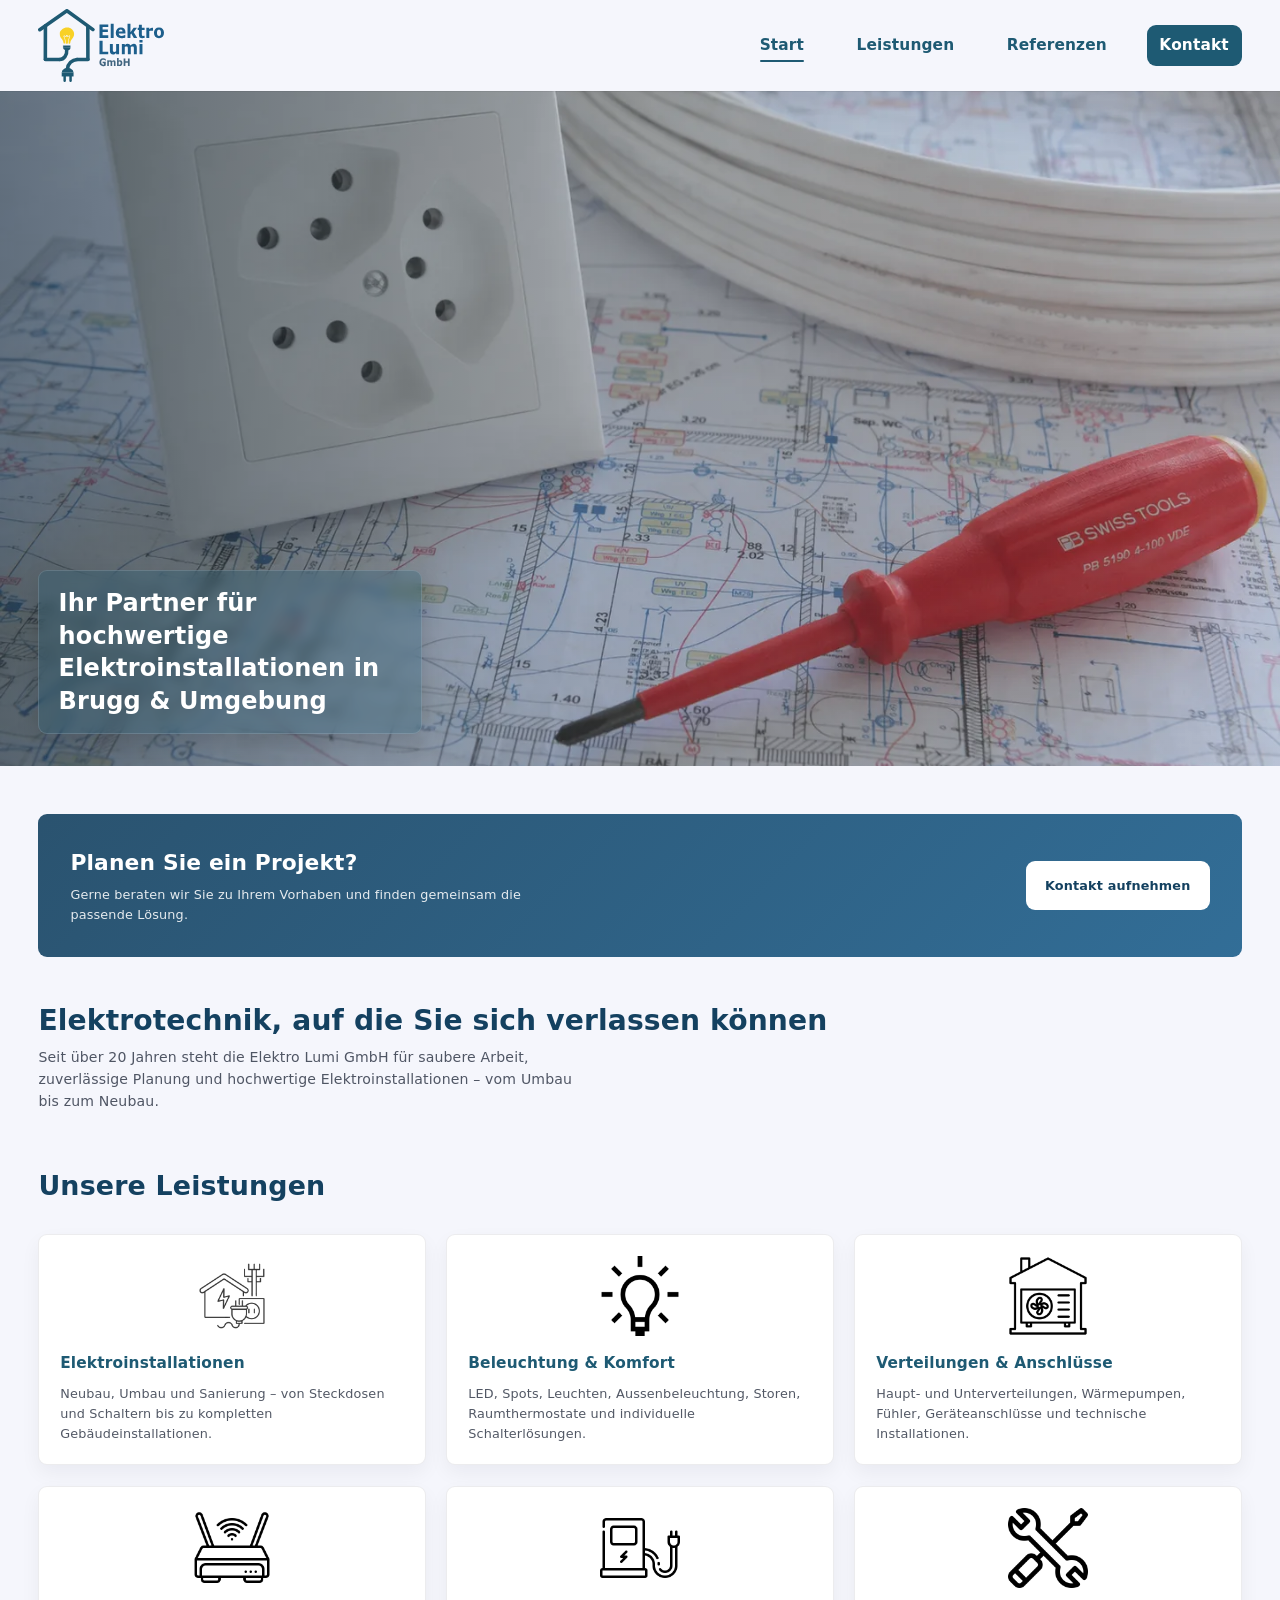
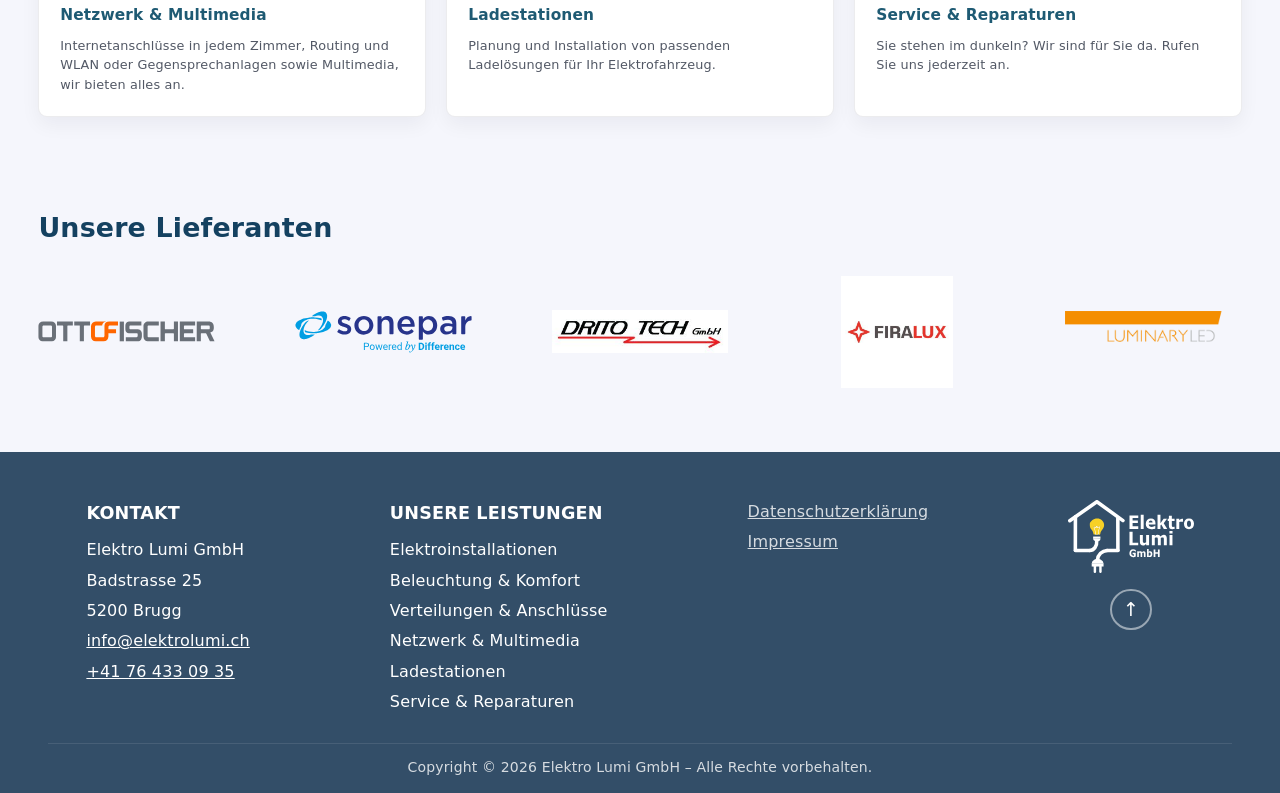
==== site/index.html @ 051a928f "refactor: move website files into site/ for Cloudflare Pages output" ====
<!doctype html>
<html lang="de">
  <head>
    <meta charset="UTF-8" />
    <meta name="viewport" content="width=device-width, initial-scale=1.0" />
    <title>Elektro Lumi GmbH – Elektroinstallationen in Brugg, Aargau</title>
    <meta
      name="description"
      content="Elektro Lumi GmbH – Ihr Elektriker in Brugg (Aargau). Elektroinstallationen für Neubau, Umbau und Sanierung: Beleuchtung, Verteilungen, Netzwerk, Ladestationen und Service in Brugg und Umgebung."
    />
    <link rel="canonical" href="https://www.elektrolumi.ch/" />
    <meta name="theme-color" content="#1e5a73" />
    <meta property="og:type" content="website" />
    <meta property="og:site_name" content="Elektro Lumi GmbH" />
    <meta property="og:locale" content="de_CH" />
    <meta
      property="og:title"
      content="Elektro Lumi GmbH – Elektroinstallationen in Brugg, Aargau"
    />
    <meta
      property="og:description"
      content="Elektroinstallationen für Neubau, Umbau und Sanierung in Brugg und Umgebung – Beleuchtung, Verteilungen, Netzwerk, Ladestationen und Service."
    />
    <meta property="og:url" content="https://www.elektrolumi.ch/" />
    <meta
      property="og:image"
      content="https://www.elektrolumi.ch/assets/images-web/hero-img1-1448.jpg"
    />
    <meta name="twitter:card" content="summary_large_image" />
    <link rel="icon" href="assets/icons/favicon.svg" type="image/svg+xml" />
    <link rel="apple-touch-icon" href="assets/icons/apple-touch-icon.png" />
    <link rel="stylesheet" href="css/style.css" />
    <script type="application/ld+json">
      {
        "@context": "https://schema.org",
        "@type": "Electrician",
        "@id": "https://www.elektrolumi.ch/#business",
        "name": "Elektro Lumi GmbH",
        "url": "https://www.elektrolumi.ch/",
        "image": "https://www.elektrolumi.ch/assets/images-web/hero-img1-1448.jpg",
        "telephone": "+41764330935",
        "email": "info@elektrolumi.ch",
        "founder": "Hashim Cikaqi",
        "vatID": "CHE-113.204.558",
        "address": {
          "@type": "PostalAddress",
          "streetAddress": "Badstrasse 25",
          "postalCode": "5200",
          "addressLocality": "Brugg",
          "addressRegion": "Aargau",
          "addressCountry": "CH"
        },
        "areaServed": "Brugg und Umgebung, Kanton Aargau",
        "description": "Elektro Lumi GmbH aus Brugg (Aargau) – Elektroinstallationen für Neubau, Umbau und Sanierung, Beleuchtung, Verteilungen, Netzwerk & Multimedia, Ladestationen sowie Service und Reparaturen."
      }
    </script>

    <script type="application/ld+json">
      {
        "@context": "https://schema.org",
        "@type": "WebSite",
        "name": "Elektro Lumi GmbH",
        "alternateName": "Elektro Lumi",
        "url": "https://www.elektrolumi.ch/"
      }
    </script>
  </head>

  <body>
    <header id="main-header">
      <div class="off-screen-menu" id="off-screen-menu">
        <ul class="nav-links">
          <li>
            <a href="index.html" class="nav-item active" aria-current="page"
              >Start</a
            >
          </li>
          <li><a href="leistungen.html" class="nav-item">Leistungen</a></li>
          <li><a href="referenzen.html" class="nav-item">Referenzen</a></li>
          <li><a href="kontakt.html" class="nav-item nav-cta">Kontakt</a></li>
        </ul>
      </div>

      <nav class="navbar" aria-label="Hauptnavigation">
        <div class="navbar-inner wrap">
          <a href="index.html" class="logo">
            <img src="assets/icons/logo.svg" alt="Elektro Lumi Logo" />
          </a>
          <ul class="nav-links">
            <li>
              <a href="index.html" class="nav-item active" aria-current="page"
                >Start</a
              >
            </li>
            <li><a href="leistungen.html" class="nav-item">Leistungen</a></li>
            <li><a href="referenzen.html" class="nav-item">Referenzen</a></li>
            <li><a href="kontakt.html" class="nav-item nav-cta">Kontakt</a></li>
          </ul>

          <button
            type="button"
            class="ham-menu"
            aria-expanded="false"
            aria-controls="off-screen-menu"
            aria-label="Menü öffnen"
          >
            <span aria-hidden="true"></span>
            <span aria-hidden="true"></span>
            <span aria-hidden="true"></span>
          </button>
        </div>
      </nav>
    </header>

    <main>
      <!-- hero section -->
      <section class="hero" aria-label="Startbereich">
        <img
          src="assets/images-web/hero-img1-800.webp"
          srcset="
            assets/images-web/hero-img1-400.webp   400w,
            assets/images-web/hero-img1-800.webp   800w,
            assets/images-web/hero-img1-1448.webp 1448w
          "
          sizes="100vw"
          alt="Bild eines Schraubenzieher, Elektroplan Steckdose und Kabel"
          class="hero-img"
          width="1448"
          height="1086"
          decoding="async"
          fetchpriority="high"
        />

        <!-- transparent box in hero section -->
        <div class="hero-inner wrap">
          <div class="hero-callout">
            <h1 class="hero-callout-title">
              Ihr Partner für hochwertige Elektroinstallationen in Brugg &
              Umgebung
            </h1>
          </div>
        </div>
      </section>

      <!-- contact me box -->
      <section class="cta" aria-label="Kontakt aufnehmen">
        <div class="wrap">
          <div class="cta-box">
            <div>
              <h2 class="cta-title">Planen Sie ein Projekt?</h2>
              <p class="cta-text">
                Gerne beraten wir Sie zu Ihrem Vorhaben und finden gemeinsam die
                passende Lösung.
              </p>
            </div>

            <a href="kontakt.html" class="cta-button">Kontakt aufnehmen</a>
          </div>
        </div>
      </section>

      <section class="intro" aria-label="Über Elektro Lumi">
        <div class="wrap">
          <h2 class="intro-title">
            Elektrotechnik, auf die Sie sich verlassen können
          </h2>
          <p class="intro-text">
            Seit über 20 Jahren steht die Elektro Lumi GmbH für saubere Arbeit,
            zuverlässige Planung und hochwertige Elektroinstallationen – vom
            Umbau bis zum Neubau.
          </p>
        </div>
      </section>

      <section class="services-preview" aria-label="Unsere Leistungen">
        <div class="wrap">
          <h2 class="section-title">Unsere Leistungen</h2>

          <div class="services-grid">
            <article class="service-card">
              <img
                src="assets/icons/elektro.png"
                alt="Icon von Elektroinstallationen"
                class="service-card-icon"
                width="64"
                height="64"
              />
              <h3>Elektroinstallationen</h3>
              <p>
                Neubau, Umbau und Sanierung – von Steckdosen und Schaltern bis
                zu kompletten Gebäudeinstallationen.
              </p>
            </article>

            <article class="service-card">
              <img
                src="assets/icons/licht.png"
                alt="Icon einer Glühbirne"
                class="service-card-icon"
                width="64"
                height="64"
              />
              <h3>Beleuchtung & Komfort</h3>
              <p>
                LED, Spots, Leuchten, Aussenbeleuchtung, Storen, Raumthermostate
                und individuelle Schalterlösungen.
              </p>
            </article>

            <article class="service-card">
              <img
                src="assets/icons/warmepumpe.png"
                alt="Icon einer Waermepumpe"
                class="service-card-icon"
                width="64"
                height="64"
              />
              <h3>Verteilungen & Anschlüsse</h3>
              <p>
                Haupt- und Unterverteilungen, Wärmepumpen, Fühler,
                Geräteanschlüsse und technische Installationen.
              </p>
            </article>

            <article class="service-card">
              <img
                src="assets/icons/internet.png"
                alt="Icon eines Modem mit Wifi"
                class="service-card-icon"
                width="64"
                height="64"
              />
              <h3>Netzwerk & Multimedia</h3>
              <p>
                Internetanschlüsse in jedem Zimmer, Routing und WLAN oder
                Gegensprechanlagen sowie Multimedia, wir bieten alles an.
              </p>
            </article>

            <article class="service-card">
              <img
                src="assets/icons/elektrotankstelle.png"
                alt="Icon einer Elektroladestation"
                class="service-card-icon"
                width="64"
                height="64"
              />
              <h3>Ladestationen</h3>
              <p>
                Planung und Installation von passenden Ladelösungen für Ihr
                Elektrofahrzeug.
              </p>
            </article>

            <article class="service-card">
              <img
                src="assets/icons/service.png"
                alt="Icon eines Schluessels und Schraubenzieher"
                class="service-card-icon"
                width="64"
                height="64"
              />
              <h3>Service & Reparaturen</h3>
              <p>
                Sie stehen im dunkeln? Wir sind für Sie da. Rufen Sie uns
                jederzeit an.
              </p>
            </article>
          </div>
        </div>
      </section>

      <section class="supplier" aria-label="Lieferanten">
        <div class="wrap">
          <h2 class="section-title">Unsere Lieferanten</h2>
          <div class="supplier-logo">
            <a
              href="https://www.ottofischer.ch/de/"
              target="_blank"
              rel="noopener noreferrer"
              aria-label="Otto Fischer – Webseite (öffnet in neuem Tab)"
            >
              <img src="assets/supplier-logos/ottofischer.svg" alt="" />
            </a>
            <a
              href="https://www.sonepar.ch/de"
              target="_blank"
              rel="noopener noreferrer"
              aria-label="Sonepar – Webseite (öffnet in neuem Tab)"
            >
              <img src="assets/supplier-logos/sonepar.svg" alt="" />
            </a>
            <a
              href="https://www.dritotech.ch/"
              target="_blank"
              rel="noopener noreferrer"
              aria-label="Drito Tech – Webseite (öffnet in neuem Tab)"
            >
              <img src="assets/supplier-logos/dritotech.jpg" alt="" />
            </a>
            <a
              href="https://www.firalux.ch/"
              target="_blank"
              rel="noopener noreferrer"
              aria-label="Firalux – Webseite (öffnet in neuem Tab)"
            >
              <img src="assets/supplier-logos/firalux.jpg" alt="" />
            </a>
            <a
              href="https://www.luminaryled.ch/"
              target="_blank"
              rel="noopener noreferrer"
              aria-label="LuminaryLED – Webseite (öffnet in neuem Tab)"
            >
              <img src="assets/supplier-logos/luminaryled.png" alt="" />
            </a>
          </div>
        </div>
      </section>
    </main>

    <footer class="footer">
      <div class="footer-inner wrap">
        <ul class="footer-list">
          <li class="footer-list-title">Kontakt</li>
          <li>Elektro Lumi GmbH</li>
          <li>Badstrasse 25</li>
          <li>5200 Brugg</li>
          <li><a href="mailto:info@elektrolumi.ch">info@elektrolumi.ch</a></li>
          <li><a href="tel:+41764330935">+41 76 433 09 35</a></li>
        </ul>

        <ul class="footer-list">
          <li class="footer-list-title">Unsere Leistungen</li>
          <li>Elektroinstallationen</li>
          <li>Beleuchtung &amp; Komfort</li>
          <li>Verteilungen &amp; Anschlüsse</li>
          <li>Netzwerk &amp; Multimedia</li>
          <li>Ladestationen</li>
          <li>Service &amp; Reparaturen</li>
        </ul>

        <ul class="footer-list data-impressum">
          <li><a href="datenschutz.html">Datenschutzerklärung</a></li>
          <li><a href="impressum.html">Impressum</a></li>
        </ul>

        <div class="footer-brand">
          <a href="index.html" class="logo">
            <img src="assets/icons/logo-footer3.svg" alt="Elektro Lumi Logo" />
          </a>
          <a
            href="#main-header"
            class="to-top"
            aria-label="Nach oben zum Seitenanfang"
          >
            <span aria-hidden="true">↑</span>
          </a>
        </div>
      </div>
      <p class="footer-copyright">
        Copyright © 2026 Elektro Lumi GmbH – Alle Rechte vorbehalten.
      </p>
    </footer>

    <!-- scripts -->
    <script src="js/ham-menu-loader.js"></script>
  </body>
</html>
---- site/css/style.css ----
:root {
  --primary: rgba(30, 90, 115, 1);
  --secondary: rgba(29, 95, 140, 1);
  --tertiary: rgba(20, 65, 96, 1);
  --background-color: #f5f6fc;
  --footer-background: #334e68;
  --radius: 9px;
}

* {
  box-sizing: border-box;
  margin: 0;
  padding: 0;
}

html {
  scroll-behavior: smooth;
}

body {
  font-family: "Kumbh Sans", system-ui, sans-serif;
  color: var(--primary);
  background: var(--background-color);
  line-height: 1.55;
  letter-spacing: 0.01em;
}

img {
  display: block;
}

a {
  color: inherit;
}

/* ==========================================================
   Wrapper: gleicher seitlicher Abstand überall
   ========================================================== */
.wrap {
  padding-inline: 3vw;
}

/* ==========================================================
   General Section Styling
   ========================================================== */
.section-title {
  font-size: 2.1vw;
  line-height: 1.15;
  color: var(--tertiary);
  margin-bottom: 2rem;
}

/* ==========================================================
   Service Section
   ========================================================== */
.services-preview {
  padding-block: 2rem 4rem;
}

.services-grid {
  display: grid;
  grid-template-columns: repeat(3, 1fr);
  gap: 1.3rem;
}

.service-card {
  background: #fff;
  border: 1px solid rgba(15, 23, 42, 0.08);
  border-radius: var(--radius);
  padding: 1.3rem;
  box-shadow: 0 0.5rem 1.2rem rgba(15, 23, 42, 0.05);
}

.service-card-icon {
  width: 5rem;
  height: 5rem;
  object-fit: contain;
  margin: 0 auto 1rem;
}

.service-card h3 {
  color: var(--primary);
  font-size: 1.2vw;
  margin-bottom: 0.5rem;
}

.service-card p {
  color: rgba(15, 23, 42, 0.72);
  font-size: 1vw;
}

/* ==========================================================
   Contact Section
   ========================================================== */
.cta {
  padding-top: 3rem;
  padding-bottom: 3rem;
}

.cta-box {
  background: linear-gradient(
    135deg,
    rgba(20, 65, 96, 0.9),
    rgba(29, 95, 140, 0.9)
  );
  color: #fff;
  border-radius: var(--radius);
  padding: 2rem;
  display: grid;
  grid-template-columns: 1fr auto;
  gap: 1rem;
  align-items: center;
}

.cta-title {
  font-size: 1.7vw;
  margin-bottom: 0.35rem;
}

.cta-text {
  color: rgba(255, 255, 255, 0.88);
  max-width: 60ch;
  font-size: 1vw;
}

.cta-button {
  display: inline-block;
  width: fit-content;
  background: #fff;
  color: var(--tertiary);
  text-decoration: none;
  font-weight: 700;
  font-size: 1vw;
  padding: 0.9rem 1.2rem;
  border-radius: var(--radius);
}

.cta-button:hover {
  opacity: 0.9;
}

/* ==========================================================
   Navbar
   ========================================================== */
.navbar {
  position: sticky;
  top: 0;
  z-index: 50;
  background: var(--background-color);
  box-shadow: 0 1px 0 rgba(0, 0, 0, 0.06);
}

.navbar-inner {
  display: flex;
  align-items: center;
  justify-content: space-between;
  padding-block: 1vh;
}

.logo img {
  height: 5.7vw;
  width: auto;
}

.nav-links {
  list-style: none;
  display: flex;
  align-items: center;
  gap: 2.1vw;
}

.nav-item {
  display: inline-block;
  text-decoration: none;
  color: var(--primary);
  font-weight: 650;
  font-size: 1.2vw;
  letter-spacing: 0.01em;
  padding: 0.55rem 0.8rem;
  border-radius: var(--radius);
  transition:
    background-color 0.2s ease,
    color 0.2s ease;
}

.nav-item:hover {
  background-color: var(--primary);
  color: #fff;
}

/* Current page: primary underline (white on hover / in the mobile menu). */
.nav-item.active {
  position: relative;
}

.nav-item.active::after {
  content: "";
  position: absolute;
  left: 0.8rem;
  right: 0.8rem;
  bottom: 0.25rem;
  height: 2px;
  border-radius: var(--radius);
  background: currentColor;
}

/* Kontakt call-to-action: filled button that stands out from the text links. */
.nav-item.nav-cta {
  background-color: var(--primary);
  color: #fff;
}

.nav-item.nav-cta:hover {
  background-color: var(--tertiary);
}

/* styling of hamburger menu in media query */
.ham-menu,
.off-screen-menu {
  display: none;
}

/* Reset the button defaults so only the three bars stay visible. */
.ham-menu {
  background: none;
  border: none;
  padding: 0;
  color: inherit;
  -webkit-tap-highlight-color: transparent;
}

.ham-menu:focus-visible {
  outline: 2px solid var(--primary);
  outline-offset: 3px;
  border-radius: var(--radius);
}

/* ==========================================================
   Footer
   ========================================================== */
.footer {
  background-color: var(--footer-background);
  color: #fff;
  padding: 3rem 3rem 1rem;
}

.footer-inner {
  display: flex;
  justify-content: space-between;
}

.footer-list {
  list-style: none;
  display: flex;
  flex-direction: column;
  gap: 0.35rem;
}

.footer-list-title {
  font-size: 1.1rem;
  font-weight: 700;
  text-transform: uppercase;
  margin-bottom: 0.35rem;
}

.data-impressum {
  color: #fff;
  opacity: 0.8;
}

.footer-copyright {
  margin: 1.75rem 0 0;
  padding-top: 0.85rem;
  border-top: 1px solid rgba(255, 255, 255, 0.12);
  color: #fff;
  opacity: 0.8;
  font-size: 0.875rem;
  line-height: 1.4;
  text-align: center;
}

/* Brand block: logo with a back-to-top arrow underneath. */
.footer-brand {
  display: flex;
  flex-direction: column;
  align-items: center;
  gap: 1rem;
}

.to-top {
  display: inline-flex;
  align-items: center;
  justify-content: center;
  width: 2.6rem;
  height: 2.6rem;
  border: 2px solid rgba(255, 255, 255, 0.5);
  border-radius: 50%;
  font-size: 1.2rem;
  line-height: 1;
  color: #fff;
  text-decoration: none;
  transition:
    background-color 0.2s ease,
    color 0.2s ease,
    border-color 0.2s ease,
    transform 0.2s ease;
}

.to-top:hover {
  background-color: #fff;
  color: var(--primary);
  border-color: #fff;
  transform: translateY(-2px);
}

/* ==========================================================
   Hero
   ========================================================== */
.hero {
  position: relative;
  height: 75vh;
  background: #0b1f2a;
  overflow: hidden;
}

.hero-img {
  position: absolute;
  inset: 0;
  width: 100%;
  height: 100%;
  object-fit: cover;
  z-index: 0;
}

.hero::before {
  content: "";
  position: absolute;
  inset: 0;
  z-index: 1;
  background: linear-gradient(
    90deg,
    rgba(11, 31, 42, 0.55) 0%,
    rgba(11, 31, 42, 0.22) 46%,
    rgba(11, 31, 42, 0.12) 100%
  );
}

.hero-inner {
  position: relative;
  z-index: 2;
  height: 100%;
  display: flex;
  align-items: flex-end;
  padding-bottom: 2rem;
}

.hero-callout {
  max-width: min(24rem, 92%);
  padding: 1rem 1.2rem;
  border-radius: var(--radius);
  border: 1px solid rgba(255, 255, 255, 0.14);
  background: rgba(30, 90, 115, 0.28);
  backdrop-filter: blur(6px);
  color: #fff;
  box-shadow: 0 0.6rem 1.4rem rgba(0, 0, 0, 0.14);
}

.hero-callout-title {
  font-size: 1.5rem;
  font-weight: 700;
  line-height: 1.35;
}

/* ==========================================================
   Intro - Section
   ========================================================== */
.intro {
  padding-bottom: 3vh;
}

.intro-title {
  font-size: 2.2vw;
  letter-spacing: 0.005em;
  line-height: 1.15;
  color: var(--tertiary);
  margin-bottom: 0.6rem;
}

.intro-text {
  font-size: 1.1vw;
  color: rgba(15, 23, 42, 0.72);
  max-width: 62ch;
}

/* ==========================================================
   Supplier - Section
   ========================================================== */
.supplier {
  padding-top: 2rem;
  padding-bottom: 4rem;
}

.supplier-logo {
  display: grid;
  grid-template-columns: repeat(5, 1fr);
  gap: 5rem;
  align-items: center;
}

.supplier-logo a {
  display: block;
  text-decoration: none;
}

.supplier-logo img {
  width: 100%;
  height: 7rem;
  object-fit: contain;
}

/* ==========================================================
   Phone (bis 480px)
   ========================================================== */
@media (max-width: 480px) {
  .wrap {
    padding-inline: 4.5vw;
  }

  .navbar .nav-links {
    display: none;
  }

  .navbar .logo img {
    height: 8vh;
    width: auto;
  }

  /*--- Hamburger Button ---*/
  .ham-menu {
    display: block;
    position: relative;
    height: 40px;
    width: 50px;
    margin-left: auto;
    cursor: pointer;
    z-index: 80;
  }

  .ham-menu span {
    position: absolute;
    top: 50%;
    left: 50%;
    height: 4px;
    width: 70%;
    background-color: var(--primary);
    border-radius: 25px;
    transform: translate(-50%, -50%);
    transition: 0.3s ease;
  }

  .ham-menu span:nth-child(1) {
    top: 25%;
  }

  .ham-menu span:nth-child(3) {
    top: 75%;
  }

  .ham-menu.active span:nth-child(1) {
    top: 50%;
    transform: translate(-50%, -50%) rotate(45deg);
  }

  .ham-menu.active span:nth-child(2) {
    opacity: 0;
  }

  .ham-menu.active span:nth-child(3) {
    top: 50%;
    transform: translate(-50%, -50%) rotate(-45deg);
  }

  /*--- Slide-In Panel ---*/
  .off-screen-menu {
    display: block;
    position: fixed;
    top: 4.3rem;
    right: 0;
    z-index: 60;
    width: min(85vw, 18rem);
    max-height: calc(100dvh - 5.2rem);
    padding: 1.2rem;
    /* Alpha on the background, not opacity — that would fade the text too. */
    background-color: var(--primary);
    background-color: color-mix(in srgb, var(--primary) 90%, transparent);
    border-radius: var(--radius) 0 0 var(--radius);
    box-shadow: 0 0.8rem 1.8rem rgba(0, 0, 0, 0.24);
    overflow-y: auto;
    /* Hidden when closed; visibility in the transition keeps the slide. */
    visibility: hidden;
    transform: translateX(110%);
    transition:
      transform 0.3s ease,
      visibility 0.3s ease;
  }

  .off-screen-menu.active {
    visibility: visible;
    transform: translateX(0);
  }

  .off-screen-menu .nav-links {
    flex-direction: column;
    gap: 1rem;
  }

  .off-screen-menu .nav-item {
    color: #fff;
    font-size: 2vh;
  }

  /* Invert the CTA inside the dark mobile menu so it still pops. */
  .off-screen-menu .nav-item.nav-cta {
    background-color: #fff;
    color: var(--primary);
  }

  .footer-inner {
    display: flex;
    flex-direction: column;
    gap: 3rem;
  }

  .footer .logo img {
    height: 8vh;
    width: auto;
  }

  .hero {
    height: 40vh;
  }

  .hero-inner {
    align-items: flex-end;
    padding-bottom: 3vh;
  }

  .hero-callout {
    max-width: 75%;
    padding: 0.9rem 1rem;
  }

  .hero-callout-title {
    font-size: 1rem;
  }

  .intro-title {
    font-size: 6vw;
  }

  .section-title {
    font-size: 1.6rem;
  }

  .services-grid {
    grid-template-columns: 1fr;
    gap: 1.2rem;
  }

  .service-card h3 {
    font-size: 1.1rem;
  }

  .cta-box {
    grid-template-columns: 1fr;
    padding: 1.5rem;
  }

  .cta-title {
    font-size: 1.5rem;
  }

  .cta-button {
    font-size: 1rem;
    padding: 0.8rem 1.1rem;
  }

  .intro-text,
  .service-card p,
  .cta-text {
    font-size: 1rem;
  }

  /* supplier section */
  .supplier-logo {
    grid-template-columns: repeat(2, 1fr);
    gap: 1.5rem;
  }

  .supplier-logo img {
    max-width: 9rem;
    height: 4rem;
  }
}

/* ==========================================================
   Tablet (481px – 1024px)
   ========================================================== */
@media (min-width: 481px) and (max-width: 1024px) {
  .logo img {
    height: 3.8rem;
  }

  .nav-links {
    gap: 1.1rem;
  }

  .nav-item {
    font-size: 0.95rem;
    padding: 0.5rem 0.6rem;
  }

  .section-title {
    font-size: 1.7rem;
  }

  .intro-title {
    font-size: 1.9rem;
  }

  .intro-text {
    font-size: 1.05rem;
  }

  .services-grid {
    grid-template-columns: repeat(2, 1fr);
  }

  .service-card h3 {
    font-size: 1.15rem;
  }

  .service-card p {
    font-size: 1rem;
  }

  .cta-title {
    font-size: 1.5rem;
  }

  .cta-text,
  .cta-button {
    font-size: 1rem;
  }

  .supplier-logo {
    grid-template-columns: repeat(3, 1fr);
    gap: 2rem;
  }

  .supplier-logo img {
    height: 5rem;
  }

  /* Footer als 2×2-Raster statt gequetschter Einzeiler */
  .footer-inner {
    display: grid;
    grid-template-columns: 1fr 1fr;
    gap: 2.5rem 3rem;
  }

  /* Block nur so breit wie das Logo, Inhalt zentriert → Pfeil sitzt
     horizontal mittig unter dem Haus (wie im Phone-Modus). */
  .footer-brand {
    width: fit-content;
  }

  .footer .logo img {
    height: 5rem;
  }
}
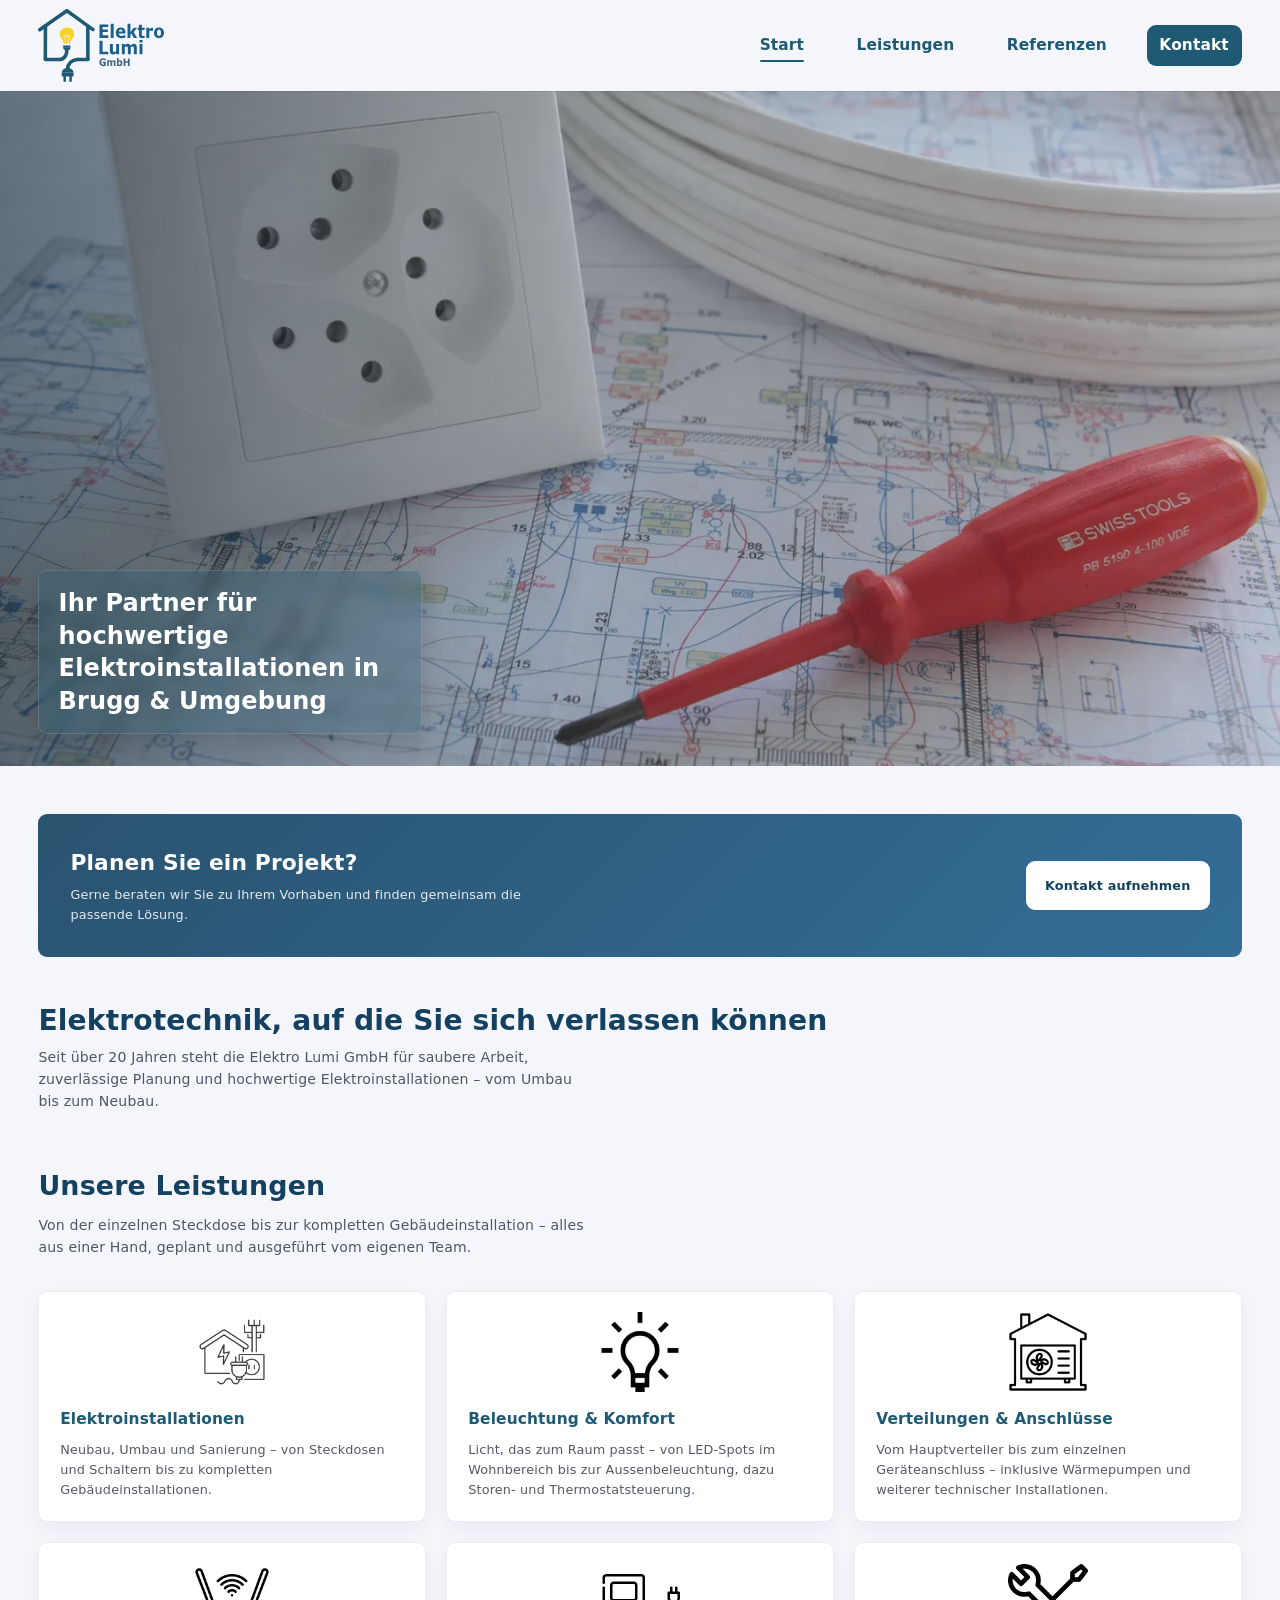
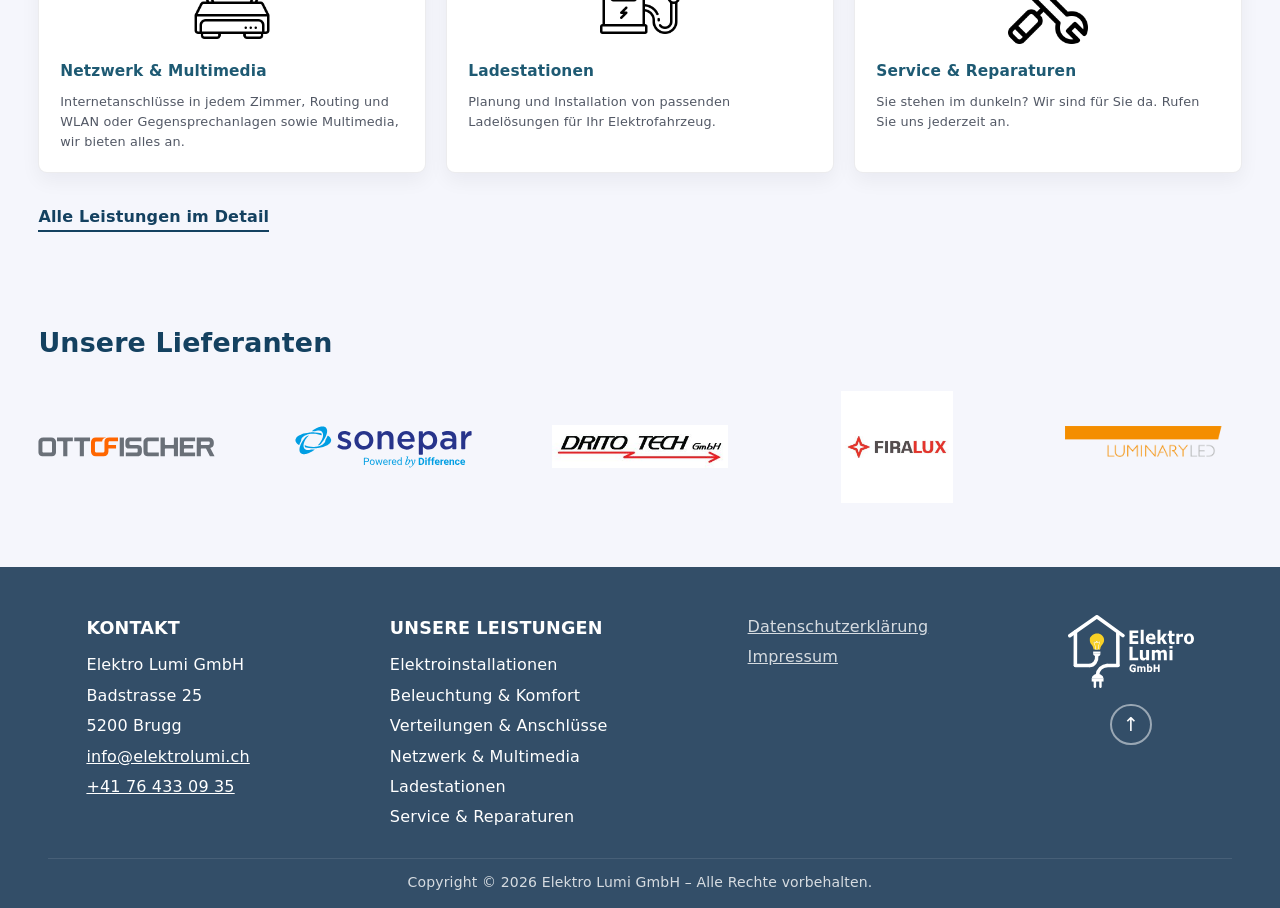
==== commit 62860af4: "feat(content): add services intro, link to Leistungen and hint to Referenzen" ====
--- a/site/index.html
+++ b/site/index.html
@@ -175,6 +175,10 @@
       <section class="services-preview" aria-label="Unsere Leistungen">
         <div class="wrap">
           <h2 class="section-title">Unsere Leistungen</h2>
+          <p class="intro-text services-intro">
+            Von der einzelnen Steckdose bis zur kompletten Gebäudeinstallation –
+            alles aus einer Hand, geplant und ausgeführt vom eigenen Team.
+          </p>
 
           <div class="services-grid">
             <article class="service-card">
@@ -202,8 +206,8 @@
               />
               <h3>Beleuchtung & Komfort</h3>
               <p>
-                LED, Spots, Leuchten, Aussenbeleuchtung, Storen, Raumthermostate
-                und individuelle Schalterlösungen.
+                Licht, das zum Raum passt – von LED-Spots im Wohnbereich bis zur
+                Aussenbeleuchtung, dazu Storen- und Thermostatsteuerung.
               </p>
             </article>
 
@@ -217,8 +221,8 @@
               />
               <h3>Verteilungen & Anschlüsse</h3>
               <p>
-                Haupt- und Unterverteilungen, Wärmepumpen, Fühler,
-                Geräteanschlüsse und technische Installationen.
+                Vom Hauptverteiler bis zum einzelnen Geräteanschluss – inklusive
+                Wärmepumpen und weiterer technischer Installationen.
               </p>
             </article>
 
@@ -267,6 +271,10 @@
               </p>
             </article>
           </div>
+
+          <a href="leistungen.html" class="services-link"
+            >Alle Leistungen im Detail</a
+          >
         </div>
       </section>
 
--- a/site/css/style.css
+++ b/site/css/style.css
@@ -55,6 +55,28 @@
    ========================================================== */
 .services-preview {
   padding-block: 2rem 4rem;
+}
+
+.services-preview .section-title {
+  margin-bottom: 0.8rem;
+}
+
+/* Lead-in above the cards and the link below them. */
+.services-intro {
+  margin-bottom: 2rem;
+}
+
+.services-link {
+  display: inline-block;
+  margin-top: 2rem;
+  color: var(--tertiary);
+  font-weight: 700;
+  text-decoration: none;
+  border-bottom: 2px solid currentColor;
+}
+
+.services-link:hover {
+  opacity: 0.8;
 }
 
 .services-grid {
